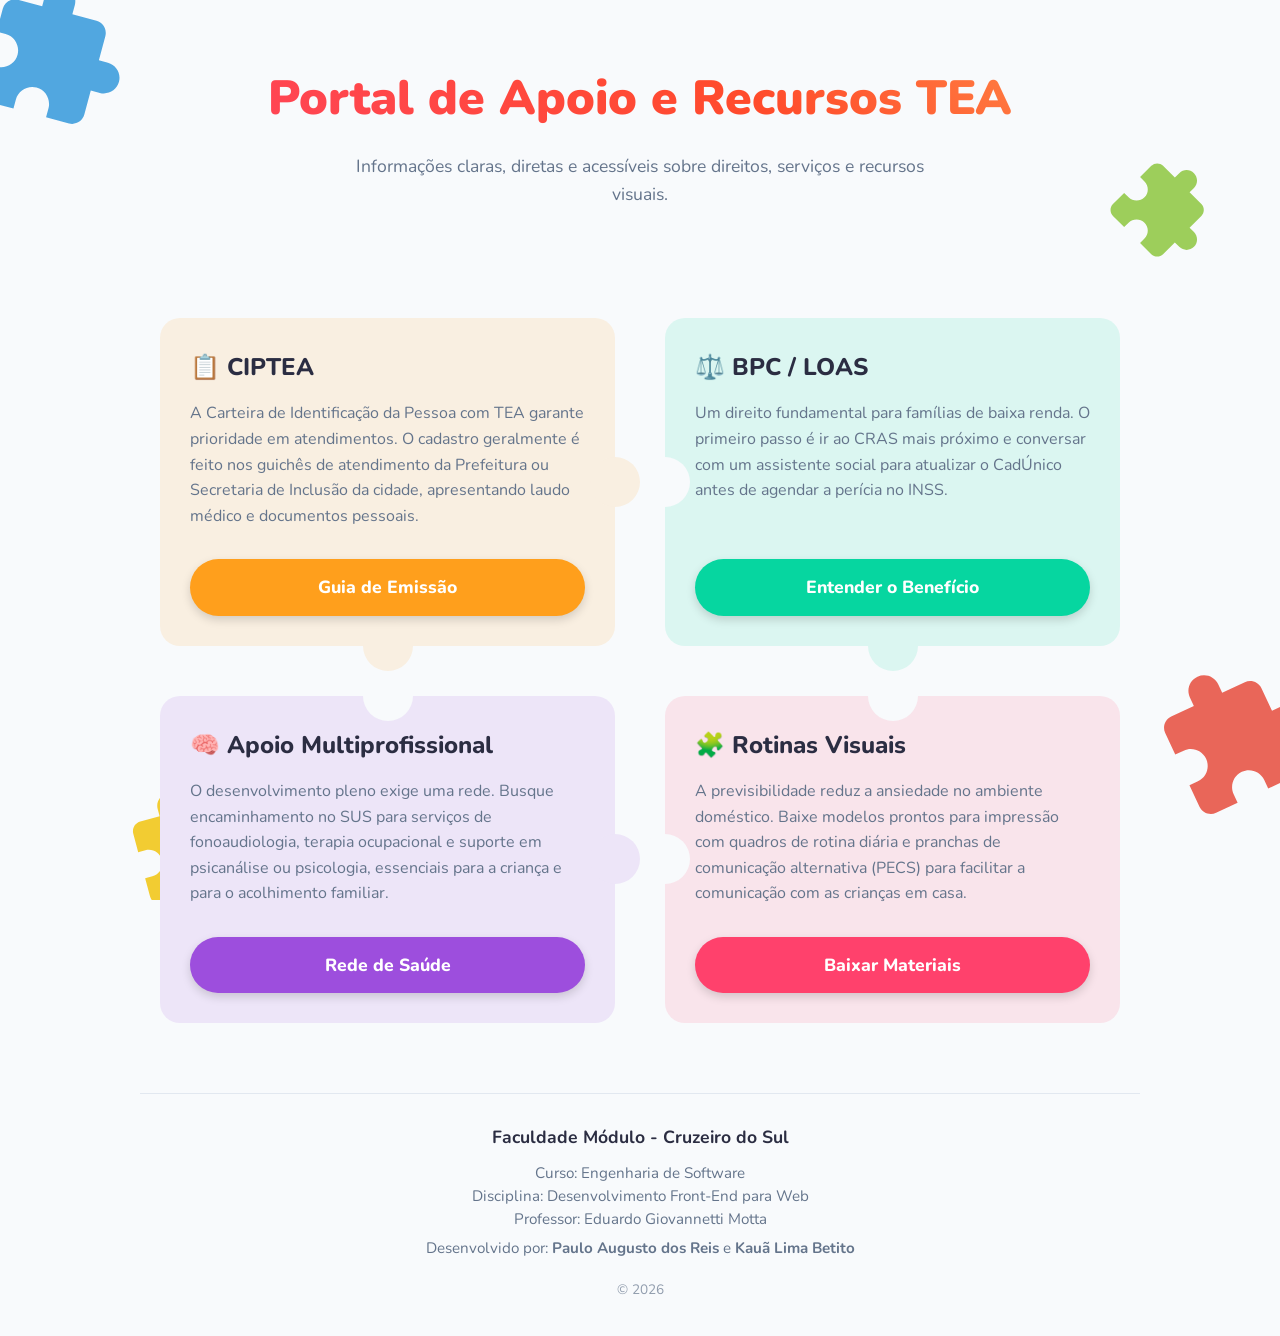
==== index.html @ 2a155017 "first commit" ====
<!DOCTYPE html>
<html lang="pt-BR">
<head>
    <meta charset="UTF-8">
    <meta name="viewport" content="width=device-width, initial-scale=1.0">
    <title>Portal de Apoio TEA</title>

    <!-- Importando a fonte super amigável Nunito -->
    <link rel="preconnect" href="https://fonts.googleapis.com">
    <link rel="preconnect" href="https://fonts.gstatic.com" crossorigin>
    <link href="https://fonts.googleapis.com/css2?family=Nunito:wght@400;700;900&display=swap" rel="stylesheet">
    
    <link rel="stylesheet" href="style.css">
</head>
<body>

    <!-- Fundo Decorativo Institucional (Quebra-cabeças REAIS) -->
    <div class="fundo-institucional">
        <svg class="peca p-azul" viewBox="0 0 24 24"><path d="M20.5 11H19V7c0-1.1-.9-2-2-2h-4V3.5C13 2.12 11.88 1 10.5 1S8 2.12 8 3.5V5H4c-1.1 0-1.99.9-1.99 2v3.8H3.5c1.49 0 2.7 1.21 2.7 2.7s-1.21 2.7-2.7 2.7H2V20c0 1.1.9 2 2 2h3.8v-1.5c0-1.49 1.21-2.7 2.7-2.7 1.49 0 2.7 1.21 2.7 2.7V22H17c1.1 0 2-.9 2-2v-4h1.5c1.38 0 2.5-1.12 2.5-2.5S21.88 11 20.5 11z"/></svg>
        <svg class="peca p-vermelha" viewBox="0 0 24 24"><path d="M20.5 11H19V7c0-1.1-.9-2-2-2h-4V3.5C13 2.12 11.88 1 10.5 1S8 2.12 8 3.5V5H4c-1.1 0-1.99.9-1.99 2v3.8H3.5c1.49 0 2.7 1.21 2.7 2.7s-1.21 2.7-2.7 2.7H2V20c0 1.1.9 2 2 2h3.8v-1.5c0-1.49 1.21-2.7 2.7-2.7 1.49 0 2.7 1.21 2.7 2.7V22H17c1.1 0 2-.9 2-2v-4h1.5c1.38 0 2.5-1.12 2.5-2.5S21.88 11 20.5 11z"/></svg>
        <svg class="peca p-verde" viewBox="0 0 24 24"><path d="M20.5 11H19V7c0-1.1-.9-2-2-2h-4V3.5C13 2.12 11.88 1 10.5 1S8 2.12 8 3.5V5H4c-1.1 0-1.99.9-1.99 2v3.8H3.5c1.49 0 2.7 1.21 2.7 2.7s-1.21 2.7-2.7 2.7H2V20c0 1.1.9 2 2 2h3.8v-1.5c0-1.49 1.21-2.7 2.7-2.7 1.49 0 2.7 1.21 2.7 2.7V22H17c1.1 0 2-.9 2-2v-4h1.5c1.38 0 2.5-1.12 2.5-2.5S21.88 11 20.5 11z"/></svg>
        <svg class="peca p-amarela" viewBox="0 0 24 24"><path d="M20.5 11H19V7c0-1.1-.9-2-2-2h-4V3.5C13 2.12 11.88 1 10.5 1S8 2.12 8 3.5V5H4c-1.1 0-1.99.9-1.99 2v3.8H3.5c1.49 0 2.7 1.21 2.7 2.7s-1.21 2.7-2.7 2.7H2V20c0 1.1.9 2 2 2h3.8v-1.5c0-1.49 1.21-2.7 2.7-2.7 1.49 0 2.7 1.21 2.7 2.7V22H17c1.1 0 2-.9 2-2v-4h1.5c1.38 0 2.5-1.12 2.5-2.5S21.88 11 20.5 11z"/></svg>
    </div>
    
    <!-- Cabeçalho -->
    <header class="cabecalho-principal container">
        <h1>Portal de Apoio e Recursos TEA</h1>
        <p>Informações claras, diretas e acessíveis sobre direitos, serviços e recursos visuais.</p>
    </header>

    <!-- Conteúdo Principal -->
    <main class="container">
        <div class="grid-cartoes">
            
            <!-- Cartão 1: CIPTEA -->
            <article class="cartao">
                <div class="cartao-conteudo">
                    <h2>📋 CIPTEA</h2>
                    <p>A Carteira de Identificação da Pessoa com TEA garante prioridade em atendimentos. O cadastro geralmente é feito nos guichês de atendimento da Prefeitura ou Secretaria de Inclusão da cidade, apresentando laudo médico e documentos pessoais.</p>
                </div>
                <div class="cartao-acao">
                    <a href="#" class="botao-profissional">Guia de Emissão</a>
                </div>
            </article>

            <!-- Cartão 2: BPC / LOAS -->
            <article class="cartao">
                <div class="cartao-conteudo">
                    <h2>⚖️ BPC / LOAS</h2>
                    <p>Um direito fundamental para famílias de baixa renda. O primeiro passo é ir ao CRAS mais próximo e conversar com um assistente social para atualizar o CadÚnico antes de agendar a perícia no INSS.</p>
                </div>
                <div class="cartao-acao">
                    <a href="#" class="botao-profissional">Entender o Benefício</a>
                </div>
            </article>

            <!-- Cartão 3: Apoio Psicológico e Saúde -->
            <article class="cartao">
                <div class="cartao-conteudo">
                    <h2>🧠 Apoio Multiprofissional</h2>
                    <p>O desenvolvimento pleno exige uma rede. Busque encaminhamento no SUS para serviços de fonoaudiologia, terapia ocupacional e suporte em psicanálise ou psicologia, essenciais para a criança e para o acolhimento familiar.</p>
                </div>
                <div class="cartao-acao">
                    <a href="#" class="botao-profissional">Rede de Saúde</a>
                </div>
            </article>

            <!-- Cartão 4: Materiais Visuais -->
            <article class="cartao">
                <div class="cartao-conteudo">
                    <h2>🧩 Rotinas Visuais</h2>
                    <p>A previsibilidade reduz a ansiedade no ambiente doméstico. Baixe modelos prontos para impressão com quadros de rotina diária e pranchas de comunicação alternativa (PECS) para facilitar a comunicação com as crianças em casa.</p>
                </div>
                <div class="cartao-acao">
                    <a href="#" class="botao-profissional">Baixar Materiais</a>
                </div>
            </article>

        </div>
    </main>

<!-- Rodapé (Assinatura Acadêmica Completa) -->
    <footer class="rodape-profissional container">
        <p class="faculdade"><strong>Faculdade Módulo - Cruzeiro do Sul</strong></p>
        <p class="disciplina">Curso: Engenharia de Software<br>
        Disciplina: Desenvolvimento Front-End para Web<br>
        Professor: Eduardo Giovannetti Motta</p>
        <p class="alunos">Desenvolvido por: <strong>Paulo Augusto dos Reis</strong> e <strong>Kauã Lima Betito</strong></p>
        <p class="ano">&copy; 2026</p>
    </footer>

</body>
</html>
---- style.css ----
/* 1. Variáveis de Cores e Configurações Gerais */
:root {
    --cor-fundo: #F8FAFC;
    --cor-texto-principal: #2B2D42;
    --cor-texto-secundario: #64748B;
    --cor-branco: #FFFFFF;
}

/* 2. Reset Profissional */
* {
    margin: 0;
    padding: 0;
    box-sizing: border-box;
}

body {
    background-color: var(--cor-fundo);
    color: var(--cor-texto-principal);
    font-family: 'Nunito', sans-serif;
    line-height: 1.6;
    -webkit-font-smoothing: antialiased;
    position: relative;
}

/* =========================================================
   3. FUNDO DECORATIVO INSTITUCIONAL (Quebra-cabeças)
   ========================================================= */
.fundo-institucional {
    position: fixed;
    top: 0; left: 0; width: 100%; height: 100%;
    z-index: -1; 
    pointer-events: none; 
    overflow: hidden;
}

.peca {
    position: absolute;
    width: 150px;
    height: 150px;
    opacity: 0.85; /* Cores super vivas no fundo */
}

.p-azul { fill: #3498db; top: -20px; left: -20px; transform: rotate(15deg); }
.p-vermelha { fill: #e74c3c; bottom: 10%; right: -30px; transform: rotate(-25deg); }
.p-verde { fill: #8dc63f; top: 15%; right: 5%; transform: rotate(45deg); width: 100px; }
.p-amarela { fill: #f1c40f; bottom: -20px; left: 10%; transform: rotate(-15deg); width: 120px; }

/* 4. Container Base */
.container {
    max-width: 1000px;
    margin: 0 auto;
    padding: 0 20px;
}

/* 5. Cabeçalho Principal */
.cabecalho-principal {
    padding: 60px 0;
    text-align: center;
    margin-bottom: 50px;
}

.cabecalho-principal h1 {
    font-size: 3rem;
    font-weight: 900;
    margin-bottom: 15px;
    background: linear-gradient(45deg, #FF416C, #FF4B2B, #FFD166, #06D6A0, #118AB2);
    background-size: 300% 300%;
    -webkit-background-clip: text;
    -webkit-text-fill-color: transparent;
    animation: brilhoColorido 6s ease infinite;
}

.cabecalho-principal p {
    font-size: 1.1rem;
    color: var(--cor-texto-secundario);
    max-width: 600px;
    margin: 0 auto;
}

@keyframes brilhoColorido {
    0% { background-position: 0% 50%; }
    50% { background-position: 100% 50%; }
    100% { background-position: 0% 50%; }
}

/* 6. Grid Layout Espaçado */
.grid-cartoes {
    display: grid;
    grid-template-columns: repeat(2, 1fr); 
    gap: 50px; /* Aumentamos o espaço para as peças do quebra-cabeça respirarem */
    padding-bottom: 30px;
}

@media (max-width: 768px) {
    .grid-cartoes {
        grid-template-columns: 1fr;
        gap: 60px;
    }
}

/* 7. Design dos Cartões (Base do Quebra-Cabeça) */
.cartao {
    border-radius: 20px;
    display: flex;
    flex-direction: column;
    justify-content: space-between;
    transition: all 0.4s cubic-bezier(0.175, 0.885, 0.32, 1.275);
    position: relative;
    /* Removido o overflow e bordas para o efeito 3D do quebra-cabeça funcionar */
    border: none;
    box-shadow: none; 
}

/* Mantém os textos e botões ACIMA das peças do quebra cabeça */
.cartao-conteudo, .cartao-acao {
    position: relative;
    z-index: 5;
}

.cartao-conteudo { padding: 30px; }

.cartao-conteudo h2 {
    font-size: 1.5rem;
    font-weight: 800;
    margin-bottom: 15px;
    color: var(--cor-texto-principal);
}

.cartao-conteudo p { color: var(--cor-texto-secundario); }

.cartao-acao { padding: 0 30px 30px 30px; }

.cartao:hover {
    transform: translateY(-10px) scale(1.02);
}

/* Molde Base das abas e buracos */
.cartao::after, .cartao::before {
    content: '';
    position: absolute;
    width: 50px;
    height: 50px;
    border-radius: 50%;
    z-index: 2;
}

/* 8. Botões Profissionais */
.botao-profissional {
    display: inline-block;
    color: var(--cor-branco);
    padding: 14px 24px;
    border-radius: 50px;
    text-decoration: none;
    font-weight: 800;
    font-size: 1.1rem;
    width: 100%;
    text-align: center;
    box-shadow: 0 4px 10px rgba(0,0,0,0.15);
    transition: transform 0.2s ease;
}

.botao-profissional:hover {
    transform: scale(1.05);
}

/* =========================================================
   9. FORMATO QUEBRA-CABEÇA (A Mágica da Opacidade 0.12 simulada)
   ========================================================= */

/* Cartão 1 (Laranja) - Abas saindo na Direita e Embaixo */
.cartao:nth-of-type(1) { background-color: #F9EFE1; }
.cartao:nth-of-type(1)::after { /* Aba Direita */
    right: -25px; top: 50%; transform: translateY(-50%); background-color: #F9EFE1;
}
.cartao:nth-of-type(1)::before { /* Aba Baixo */
    bottom: -25px; left: 50%; transform: translateX(-50%); background-color: #F9EFE1;
}
.cartao:nth-of-type(1) .botao-profissional { background-color: #FF9F1C !important; }


/* Cartão 2 (Verde) - Buraco na Esquerda, Aba Embaixo */
.cartao:nth-of-type(2) { background-color: #DBF6F1; }
.cartao:nth-of-type(2)::after { /* Buraco Esquerda (falso recorte) */
    left: -25px; top: 50%; transform: translateY(-50%); background-color: var(--cor-fundo);
}
.cartao:nth-of-type(2)::before { /* Aba Baixo */
    bottom: -25px; left: 50%; transform: translateX(-50%); background-color: #DBF6F1;
}
.cartao:nth-of-type(2) .botao-profissional { background-color: #06D6A0 !important; }


/* Cartão 3 (Roxo) - Aba na Direita, Buraco em Cima */
.cartao:nth-of-type(3) { background-color: #EDE5F8; }
.cartao:nth-of-type(3)::after { /* Aba Direita */
    right: -25px; top: 50%; transform: translateY(-50%); background-color: #EDE5F8;
}
.cartao:nth-of-type(3)::before { /* Buraco Cima (falso recorte) */
    top: -25px; left: 50%; transform: translateX(-50%); background-color: var(--cor-fundo);
}
.cartao:nth-of-type(3) .botao-profissional { background-color: #9D4EDD !important; }


/* Cartão 4 (Rosa) - Buracos na Esquerda e em Cima */
.cartao:nth-of-type(4) { background-color: #F9E4EB; }
.cartao:nth-of-type(4)::after { /* Buraco Esquerda */
    left: -25px; top: 50%; transform: translateY(-50%); background-color: var(--cor-fundo);
}
.cartao:nth-of-type(4)::before { /* Buraco Cima */
    top: -25px; left: 50%; transform: translateX(-50%); background-color: var(--cor-fundo);
}
.cartao:nth-of-type(4) .botao-profissional { background-color: #FF416C !important; }

/* =========================================================
   10. RODAPÉ PROFISSIONAL (Assinatura Acadêmica)
   ========================================================= */
.rodape-profissional {
    text-align: center;
    padding: 30px 0;
    color: var(--cor-texto-secundario);
    font-size: 0.95rem;
    border-top: 1px solid #E2E8F0;
    margin-top: 40px;
}

/* Espaçamento elegante entre as linhas do rodapé */
.rodape-profissional p {
    margin-bottom: 6px;
    line-height: 1.5;
}

/* Destaque sutil para o nome da faculdade */
.rodape-profissional .faculdade {
    color: var(--cor-texto-principal);
    font-size: 1.1rem;
    margin-bottom: 12px;
}

/* Distanciamento do ano no final */
.rodape-profissional .ano {
    margin-top: 20px;
    font-size: 0.85rem;
    opacity: 0.7;
}
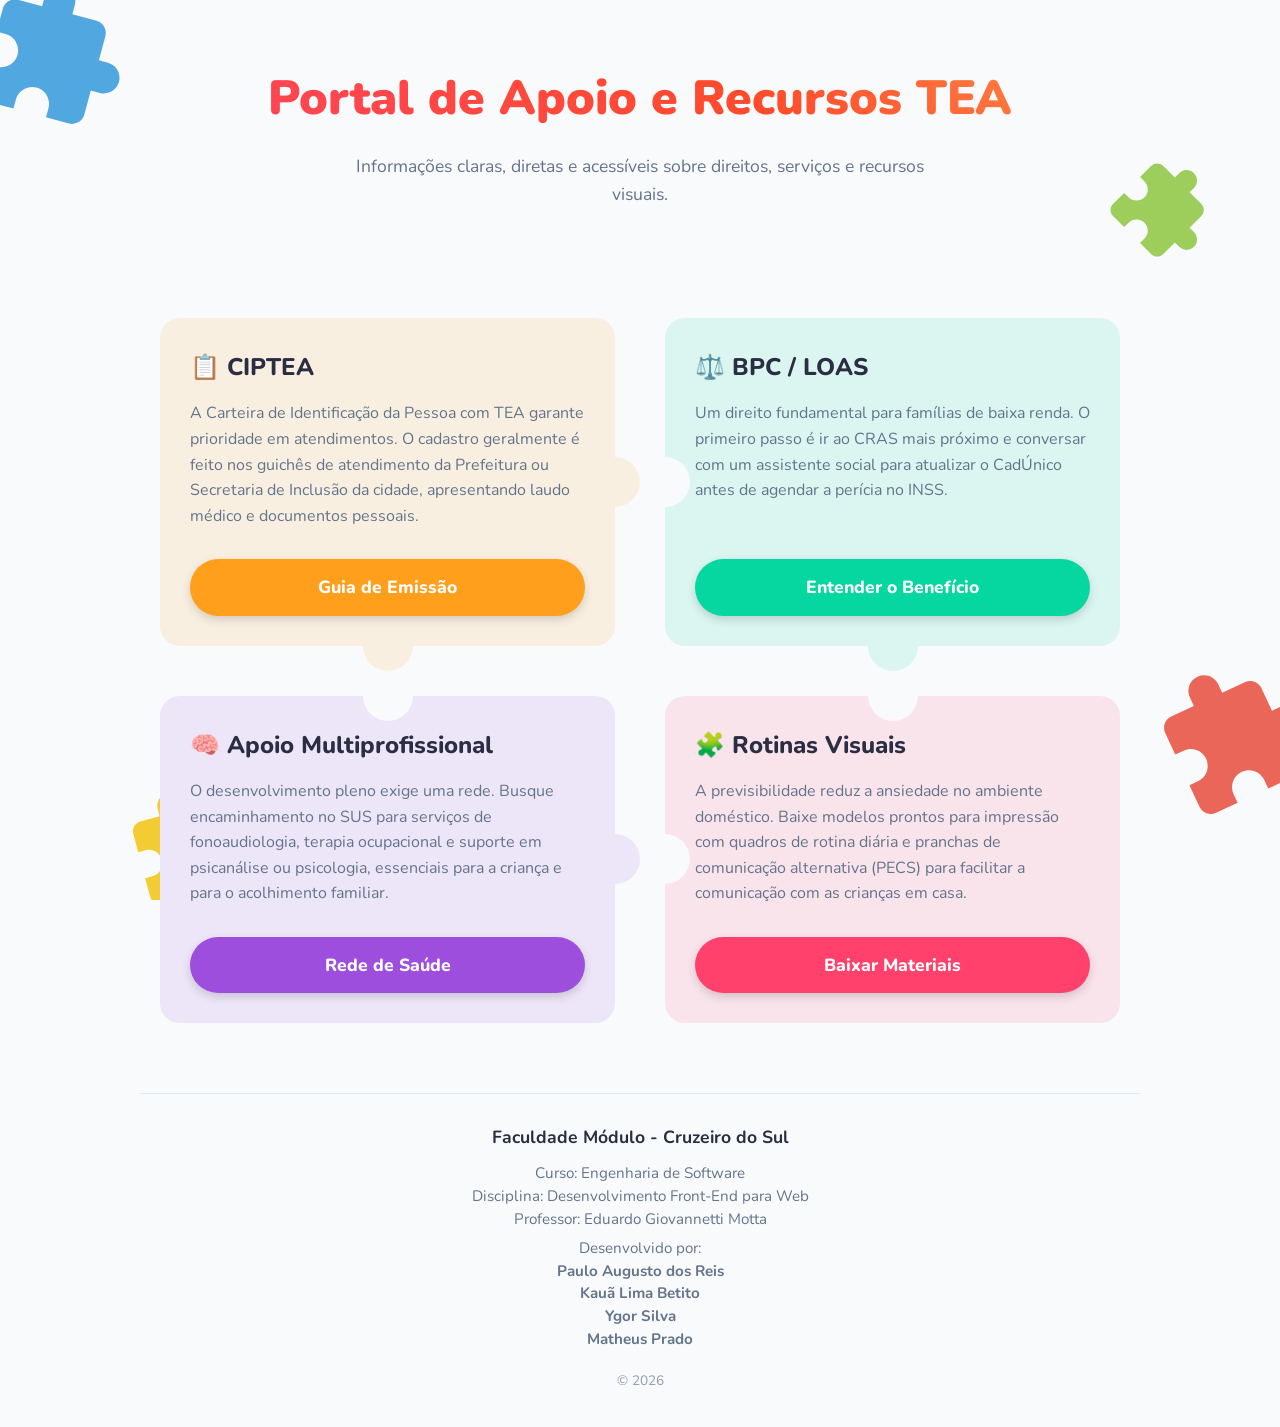
==== commit 9a5d1076: "Update footer with additional contributors" ====
--- a/index.html
+++ b/index.html
@@ -85,9 +85,15 @@
         <p class="disciplina">Curso: Engenharia de Software<br>
         Disciplina: Desenvolvimento Front-End para Web<br>
         Professor: Eduardo Giovannetti Motta</p>
-        <p class="alunos">Desenvolvido por: <strong>Paulo Augusto dos Reis</strong> e <strong>Kauã Lima Betito</strong></p>
-        <p class="ano">&copy; 2026</p>
+<p class="alunos">
+  Desenvolvido por:<br>
+  <strong>Paulo Augusto dos Reis</strong><br>
+  <strong>Kauã Lima Betito</strong><br>
+  <strong>Ygor Silva</strong><br>
+  <strong>Matheus Prado</strong>
+</p>
+<p class="ano">&copy; 2026</p>
     </footer>
 
 </body>
-</html>+</html>
